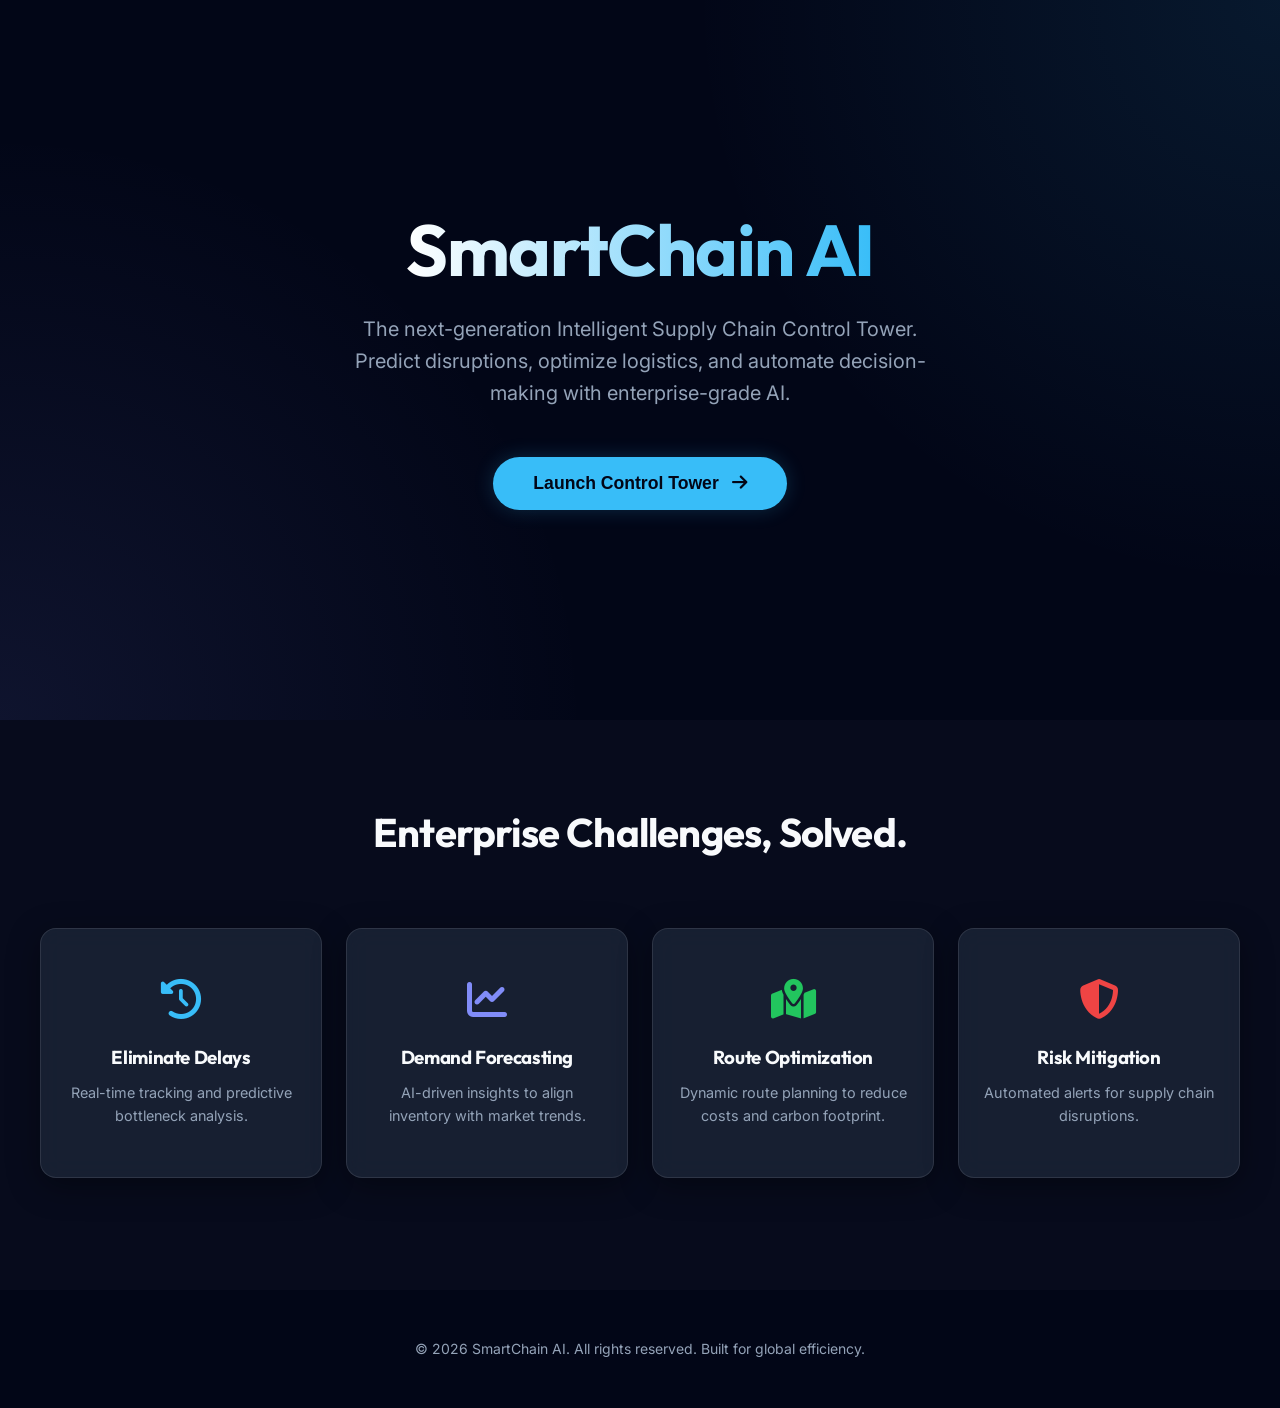
==== index.html @ f098b52f "Initial Commit" ====
<!DOCTYPE html>
<html lang="en">
<head>
    <meta charset="UTF-8">
    <meta name="viewport" content="width=device-width, initial-scale=1.0">
    <title>SmartChain AI | Intelligent Supply Chain Control</title>
    <link rel="stylesheet" href="https://cdnjs.cloudflare.com/ajax/libs/font-awesome/6.4.0/css/all.min.css">
    <link rel="stylesheet" href="style.css">
</head>
<body>

    <div class="hero">
        <h1 class="animate-fade-in">SmartChain AI</h1>
        <p class="animate-fade-in" style="animation-delay: 0.2s;">
            The next-generation Intelligent Supply Chain Control Tower. Predict disruptions, optimize logistics, and automate decision-making with enterprise-grade AI.
        </p>
        <div class="animate-fade-in" style="animation-delay: 0.4s;">
            <button class="cta-button glow-blue" onclick="window.location.href='dashboard.html'">
                Launch Control Tower <i class="fas fa-arrow-right" style="margin-left: 0.5rem;"></i>
            </button>
        </div>
    </div>

    <section style="padding: 5rem 2.5rem; background: rgba(255,255,255,0.02);">
        <h2 style="text-align: center; margin-bottom: 4rem; font-size: 2.5rem;">Enterprise Challenges, Solved.</h2>
        <div class="dashboard-grid">
            <div class="glass kpi-card" style="height: 250px; justify-content: center; align-items: center; text-align: center;">
                <i class="fas fa-clock-rotate-left" style="font-size: 2.5rem; color: var(--accent-blue); margin-bottom: 1rem;"></i>
                <h3>Eliminate Delays</h3>
                <p style="color: var(--text-secondary); font-size: 0.9rem;">Real-time tracking and predictive bottleneck analysis.</p>
            </div>
            <div class="glass kpi-card" style="height: 250px; justify-content: center; align-items: center; text-align: center;">
                <i class="fas fa-chart-line" style="font-size: 2.5rem; color: var(--accent-purple); margin-bottom: 1rem;"></i>
                <h3>Demand Forecasting</h3>
                <p style="color: var(--text-secondary); font-size: 0.9rem;">AI-driven insights to align inventory with market trends.</p>
            </div>
            <div class="glass kpi-card" style="height: 250px; justify-content: center; align-items: center; text-align: center;">
                <i class="fas fa-map-location-dot" style="font-size: 2.5rem; color: var(--success); margin-bottom: 1rem;"></i>
                <h3>Route Optimization</h3>
                <p style="color: var(--text-secondary); font-size: 0.9rem;">Dynamic route planning to reduce costs and carbon footprint.</p>
            </div>
            <div class="glass kpi-card" style="height: 250px; justify-content: center; align-items: center; text-align: center;">
                <i class="fas fa-shield-halved" style="font-size: 2.5rem; color: var(--danger); margin-bottom: 1rem;"></i>
                <h3>Risk Mitigation</h3>
                <p style="color: var(--text-secondary); font-size: 0.9rem;">Automated alerts for supply chain disruptions.</p>
            </div>
        </div>
    </section>

    <footer style="text-align: center; padding: 3rem; color: var(--text-secondary); font-size: 0.875rem;">
        &copy; 2026 SmartChain AI. All rights reserved. Built for global efficiency.
    </footer>

    <script src="components.js"></script>
    <script src="script.js"></script>
</body>
</html>
---- style.css ----
@import url('https://fonts.googleapis.com/css2?family=Inter:wght@300;400;500;600;700&family=Outfit:wght@400;500;600;700&display=swap');

:root {
    --bg-dark: #020617;
    --bg-card: rgba(30, 41, 59, 0.7);
    --accent-blue: #38bdf8;
    --accent-purple: #818cf8;
    --text-primary: #f8fafc;
    --text-secondary: #94a3b8;
    --success: #22c55e;
    --warning: #facc15;
    --danger: #ef4444;
    --border: rgba(255, 255, 255, 0.1);
    --glass-blur: blur(12px);
    --transition: all 0.3s cubic-bezier(0.4, 0, 0.2, 1);
}

* {
    margin: 0;
    padding: 0;
    box-sizing: border-box;
}

body {
    background-color: var(--bg-dark);
    color: var(--text-primary);
    font-family: 'Inter', sans-serif;
    line-height: 1.6;
    overflow-x: hidden;
}

h1, h2, h3, h4 {
    font-family: 'Outfit', sans-serif;
    letter-spacing: -0.02em;
}

/* Glassmorphism Utilities */
.glass {
    background: var(--bg-card);
    backdrop-filter: var(--glass-blur);
    border: 1px solid var(--border);
    border-radius: 16px;
    box-shadow: 0 8px 32px 0 rgba(0, 0, 0, 0.37);
}

.glow-blue {
    box-shadow: 0 0 20px rgba(56, 189, 248, 0.2);
}

/* Sidebar Styling */
.sidebar {
    width: 260px;
    height: 100vh;
    background: rgba(2, 6, 23, 0.8);
    backdrop-filter: blur(20px);
    border-right: 1px solid var(--border);
    padding: 2rem 1.5rem;
    position: fixed;
    display: flex;
    flex-direction: column;
    z-index: 100;
}

.sidebar .brand {
    font-size: 1.5rem;
    font-weight: 700;
    color: var(--accent-blue);
    margin-bottom: 3rem;
    display: flex;
    align-items: center;
    gap: 0.75rem;
}

.sidebar nav ul {
    list-style: none;
}

.sidebar nav li {
    padding: 0.75rem 1rem;
    margin-bottom: 0.5rem;
    border-radius: 12px;
    cursor: pointer;
    transition: var(--transition);
    color: var(--text-secondary);
    display: flex;
    align-items: center;
    gap: 1rem;
}

.sidebar nav li:hover, .sidebar nav li.active {
    background: rgba(56, 189, 248, 0.1);
    color: var(--accent-blue);
}

.sidebar nav li i {
    font-size: 1.25rem;
}

/* Main Content Layout */
.main-content {
    margin-left: 260px;
    padding: 2.5rem;
    min-height: 100vh;
}

header {
    display: flex;
    justify-content: space-between;
    align-items: center;
    margin-bottom: 3rem;
}

.user-profile {
    display: flex;
    align-items: center;
    gap: 1rem;
}

.avatar {
    width: 40px;
    height: 40px;
    border-radius: 50%;
    background: linear-gradient(45deg, var(--accent-blue), var(--accent-purple));
}

/* Landing Page (Hero) */
.hero {
    height: 80vh;
    display: flex;
    flex-direction: column;
    justify-content: center;
    align-items: center;
    text-align: center;
    background: radial-gradient(circle at top right, rgba(56, 189, 248, 0.1), transparent 40%),
                radial-gradient(circle at bottom left, rgba(129, 140, 248, 0.1), transparent 40%);
}

.hero h1 {
    font-size: 4.5rem;
    line-height: 1.1;
    margin-bottom: 1.5rem;
    background: linear-gradient(to right, #fff, var(--accent-blue));
    -webkit-background-clip: text;
    -webkit-text-fill-color: transparent;
}

.hero p {
    font-size: 1.25rem;
    color: var(--text-secondary);
    max-width: 600px;
    margin-bottom: 3rem;
}

.cta-button {
    padding: 1rem 2.5rem;
    font-size: 1.1rem;
    font-weight: 600;
    border-radius: 50px;
    border: none;
    background: var(--accent-blue);
    color: var(--bg-dark);
    cursor: pointer;
    transition: var(--transition);
}

.cta-button:hover {
    transform: translateY(-2px);
    box-shadow: 0 10px 20px rgba(56, 189, 248, 0.3);
}

/* Dashboard Grid */
.dashboard-grid {
    display: grid;
    grid-template-columns: repeat(4, 1fr);
    gap: 1.5rem;
    margin-bottom: 2rem;
}

.kpi-card {
    padding: 1.5rem;
    display: flex;
    flex-direction: column;
    gap: 0.5rem;
}

.kpi-card .label {
    font-size: 0.875rem;
    color: var(--text-secondary);
}

.kpi-card .value {
    font-size: 1.75rem;
    font-weight: 700;
}

.kpi-card .trend {
    font-size: 0.75rem;
    font-weight: 600;
}

.trend.up { color: var(--success); }
.trend.down { color: var(--danger); }

/* Large Sections */
.sections-grid {
    display: grid;
    grid-template-columns: 2fr 1fr;
    gap: 1.5rem;
}

.section-box {
    padding: 2rem;
    height: 450px;
}

.section-box h3 {
    margin-bottom: 1.5rem;
    display: flex;
    justify-content: space-between;
    align-items: center;
}

/* AI Hub Chat */
.chat-container {
    height: calc(100% - 60px);
    display: flex;
    flex-direction: column;
}

.chat-messages {
    flex: 1;
    overflow-y: auto;
    padding: 1rem 0;
}

.message {
    margin-bottom: 1rem;
    max-width: 80%;
    padding: 0.75rem 1rem;
    border-radius: 12px;
}

.message.user {
    align-self: flex-end;
    background: var(--accent-blue);
    color: var(--bg-dark);
    margin-left: auto;
}

.message.ai {
    background: rgba(255, 255, 255, 0.05);
    border: 1px solid var(--border);
}

.chat-input {
    display: flex;
    gap: 0.75rem;
}

.chat-input input {
    flex: 1;
    background: rgba(255, 255, 255, 0.05);
    border: 1px solid var(--border);
    border-radius: 8px;
    padding: 0.75rem;
    color: white;
}

.chat-input button {
    background: var(--accent-blue);
    border: none;
    border-radius: 8px;
    padding: 0 1.25rem;
    cursor: pointer;
}

/* Tables */
.data-table {
    width: 100%;
    border-collapse: collapse;
}

.data-table th {
    text-align: left;
    color: var(--text-secondary);
    font-size: 0.75rem;
    text-transform: uppercase;
    letter-spacing: 0.1em;
    padding-bottom: 1rem;
}

.data-table td {
    padding: 1rem 0;
    border-bottom: 1px solid var(--border);
}

/* Map placeholder */
#map-container {
    height: 100%;
    border-radius: 12px;
    overflow: hidden;
}

/* Animations */
@keyframes fadeInUp {
    from { opacity: 0; transform: translateY(20px); }
    to { opacity: 1; transform: translateY(0); }
}

.animate-fade-in {
    animation: fadeInUp 0.6s ease-out forwards;
}
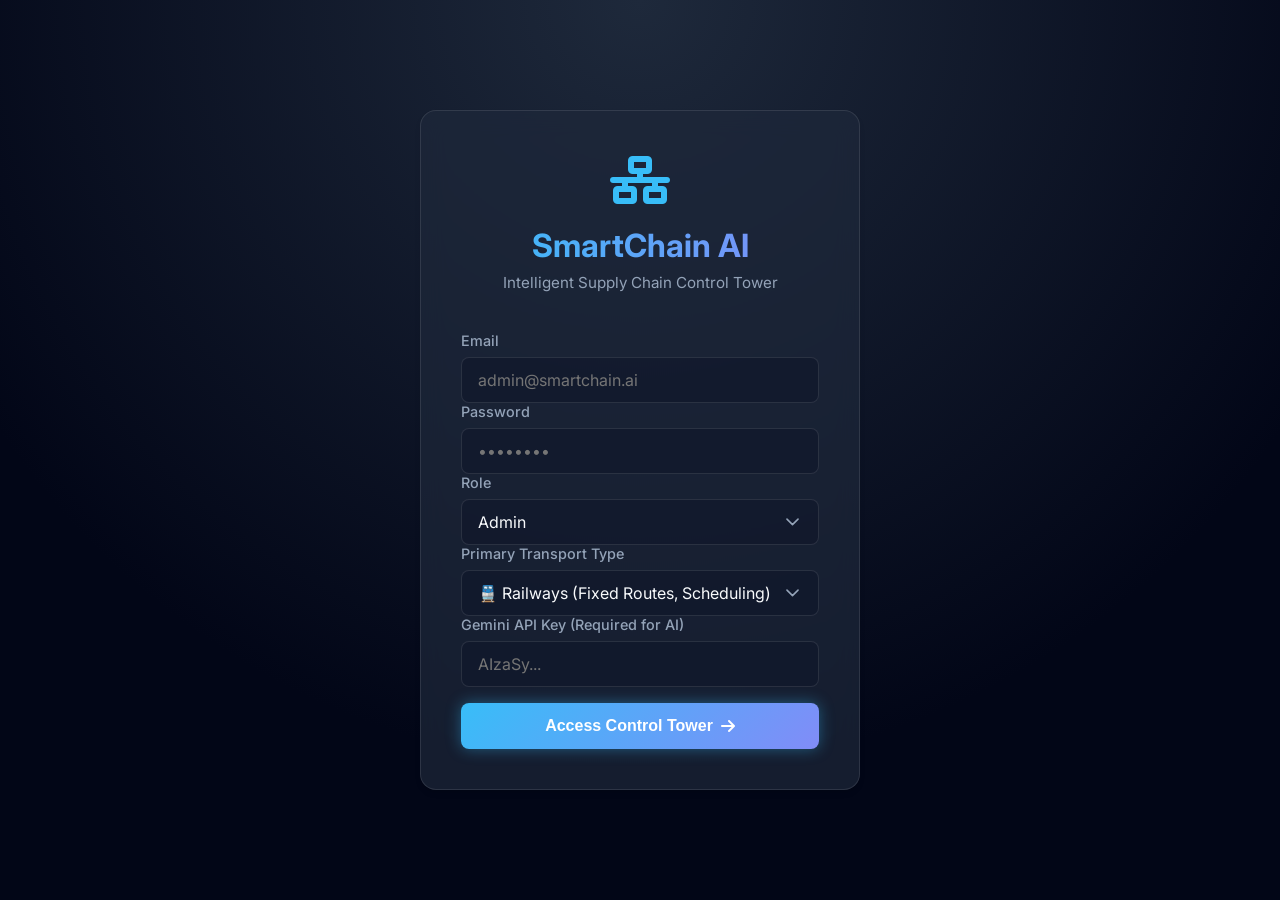
==== commit ff8ecaaf: "Added Antigravity project version" ====
--- a/index.html
+++ b/index.html
@@ -1,57 +1,95 @@
-<!DOCTYPE html>
-<html lang="en">
-<head>
-    <meta charset="UTF-8">
-    <meta name="viewport" content="width=device-width, initial-scale=1.0">
-    <title>SmartChain AI | Intelligent Supply Chain Control</title>
-    <link rel="stylesheet" href="https://cdnjs.cloudflare.com/ajax/libs/font-awesome/6.4.0/css/all.min.css">
-    <link rel="stylesheet" href="style.css">
-</head>
-<body>
-
-    <div class="hero">
-        <h1 class="animate-fade-in">SmartChain AI</h1>
-        <p class="animate-fade-in" style="animation-delay: 0.2s;">
-            The next-generation Intelligent Supply Chain Control Tower. Predict disruptions, optimize logistics, and automate decision-making with enterprise-grade AI.
-        </p>
-        <div class="animate-fade-in" style="animation-delay: 0.4s;">
-            <button class="cta-button glow-blue" onclick="window.location.href='dashboard.html'">
-                Launch Control Tower <i class="fas fa-arrow-right" style="margin-left: 0.5rem;"></i>
-            </button>
-        </div>
-    </div>
-
-    <section style="padding: 5rem 2.5rem; background: rgba(255,255,255,0.02);">
-        <h2 style="text-align: center; margin-bottom: 4rem; font-size: 2.5rem;">Enterprise Challenges, Solved.</h2>
-        <div class="dashboard-grid">
-            <div class="glass kpi-card" style="height: 250px; justify-content: center; align-items: center; text-align: center;">
-                <i class="fas fa-clock-rotate-left" style="font-size: 2.5rem; color: var(--accent-blue); margin-bottom: 1rem;"></i>
-                <h3>Eliminate Delays</h3>
-                <p style="color: var(--text-secondary); font-size: 0.9rem;">Real-time tracking and predictive bottleneck analysis.</p>
-            </div>
-            <div class="glass kpi-card" style="height: 250px; justify-content: center; align-items: center; text-align: center;">
-                <i class="fas fa-chart-line" style="font-size: 2.5rem; color: var(--accent-purple); margin-bottom: 1rem;"></i>
-                <h3>Demand Forecasting</h3>
-                <p style="color: var(--text-secondary); font-size: 0.9rem;">AI-driven insights to align inventory with market trends.</p>
-            </div>
-            <div class="glass kpi-card" style="height: 250px; justify-content: center; align-items: center; text-align: center;">
-                <i class="fas fa-map-location-dot" style="font-size: 2.5rem; color: var(--success); margin-bottom: 1rem;"></i>
-                <h3>Route Optimization</h3>
-                <p style="color: var(--text-secondary); font-size: 0.9rem;">Dynamic route planning to reduce costs and carbon footprint.</p>
-            </div>
-            <div class="glass kpi-card" style="height: 250px; justify-content: center; align-items: center; text-align: center;">
-                <i class="fas fa-shield-halved" style="font-size: 2.5rem; color: var(--danger); margin-bottom: 1rem;"></i>
-                <h3>Risk Mitigation</h3>
-                <p style="color: var(--text-secondary); font-size: 0.9rem;">Automated alerts for supply chain disruptions.</p>
-            </div>
-        </div>
-    </section>
-
-    <footer style="text-align: center; padding: 3rem; color: var(--text-secondary); font-size: 0.875rem;">
-        &copy; 2026 SmartChain AI. All rights reserved. Built for global efficiency.
-    </footer>
-
-    <script src="components.js"></script>
-    <script src="script.js"></script>
-</body>
-</html>+<!DOCTYPE html>
+<html lang="en">
+<head>
+    <meta charset="UTF-8">
+    <meta name="viewport" content="width=device-width, initial-scale=1.0">
+    <title>SmartChain AI | Login</title>
+    <link rel="stylesheet" href="https://cdnjs.cloudflare.com/ajax/libs/font-awesome/6.4.0/css/all.min.css">
+    <link href="https://fonts.googleapis.com/css2?family=Inter:wght@400;500;600;700&display=swap" rel="stylesheet">
+    <link rel="stylesheet" href="style.css">
+</head>
+<body>
+
+    <div class="login-container">
+        <div class="glass login-card fade-in">
+            <div class="login-header">
+                <div style="font-size: 3rem; color: var(--accent-blue); margin-bottom: 1rem;">
+                    <i class="fas fa-network-wired"></i>
+                </div>
+                <h1 class="text-gradient">SmartChain AI</h1>
+                <p>Intelligent Supply Chain Control Tower</p>
+            </div>
+
+            <form id="loginForm">
+                <div class="form-group">
+                    <label for="email">Email</label>
+                    <input type="email" id="email" class="form-control" placeholder="admin@smartchain.ai" required>
+                </div>
+
+                <div class="form-group">
+                    <label for="password">Password</label>
+                    <input type="password" id="password" class="form-control" placeholder="••••••••" required>
+                </div>
+
+                <div class="form-group">
+                    <label for="role">Role</label>
+                    <select id="role" class="form-control" required>
+                        <option value="Admin">Admin</option>
+                        <option value="Logistics Manager">Logistics Manager</option>
+                        <option value="Driver">Driver</option>
+                    </select>
+                </div>
+
+                <div class="form-group">
+                    <label for="transportType">Primary Transport Type</label>
+                    <select id="transportType" class="form-control" required>
+                        <option value="Railways">🚆 Railways (Fixed Routes, Scheduling)</option>
+                        <option value="Airways">✈️ Airways (Fastest, Time Optimization)</option>
+                        <option value="Roadways">🚌 Roadways (Flexible, Alternate Paths)</option>
+                    </select>
+                </div>
+                
+                <div class="form-group">
+                    <label for="apiKey">Gemini API Key (Required for AI)</label>
+                    <input type="password" id="apiKey" class="form-control" placeholder="AIzaSy..." required>
+                </div>
+
+                <button type="submit" class="btn glow-blue" style="margin-top: 1rem; width: 100%;">
+                    Access Control Tower <i class="fas fa-arrow-right"></i>
+                </button>
+            </form>
+        </div>
+    </div>
+
+    <script src="auth.js"></script>
+    <script>
+        // If already logged in, redirect to dashboard
+        document.addEventListener('DOMContentLoaded', () => {
+            const user = JSON.parse(localStorage.getItem('smartchain_user'));
+            if (user && user.email) {
+                window.location.href = 'dashboard.html';
+            }
+        });
+
+        document.getElementById('loginForm').addEventListener('submit', (e) => {
+            e.preventDefault();
+            const email = document.getElementById('email').value;
+            const password = document.getElementById('password').value;
+            const role = document.getElementById('role').value;
+            const transportType = document.getElementById('transportType').value;
+            const apiKey = document.getElementById('apiKey').value;
+
+            if (email && password && apiKey) {
+                const userData = {
+                    email,
+                    role,
+                    transportType,
+                    apiKey
+                };
+                localStorage.setItem('smartchain_user', JSON.stringify(userData));
+                window.location.href = 'dashboard.html';
+            }
+        });
+    </script>
+</body>
+</html>
--- a/style.css
+++ b/style.css
@@ -1,312 +1,672 @@
-@import url('https://fonts.googleapis.com/css2?family=Inter:wght@300;400;500;600;700&family=Outfit:wght@400;500;600;700&display=swap');
-
-:root {
-    --bg-dark: #020617;
-    --bg-card: rgba(30, 41, 59, 0.7);
-    --accent-blue: #38bdf8;
-    --accent-purple: #818cf8;
-    --text-primary: #f8fafc;
-    --text-secondary: #94a3b8;
-    --success: #22c55e;
-    --warning: #facc15;
-    --danger: #ef4444;
-    --border: rgba(255, 255, 255, 0.1);
-    --glass-blur: blur(12px);
-    --transition: all 0.3s cubic-bezier(0.4, 0, 0.2, 1);
-}
-
-* {
-    margin: 0;
-    padding: 0;
-    box-sizing: border-box;
-}
-
-body {
-    background-color: var(--bg-dark);
-    color: var(--text-primary);
-    font-family: 'Inter', sans-serif;
-    line-height: 1.6;
-    overflow-x: hidden;
-}
-
-h1, h2, h3, h4 {
-    font-family: 'Outfit', sans-serif;
-    letter-spacing: -0.02em;
-}
-
-/* Glassmorphism Utilities */
-.glass {
-    background: var(--bg-card);
-    backdrop-filter: var(--glass-blur);
-    border: 1px solid var(--border);
-    border-radius: 16px;
-    box-shadow: 0 8px 32px 0 rgba(0, 0, 0, 0.37);
-}
-
-.glow-blue {
-    box-shadow: 0 0 20px rgba(56, 189, 248, 0.2);
-}
-
-/* Sidebar Styling */
-.sidebar {
-    width: 260px;
-    height: 100vh;
-    background: rgba(2, 6, 23, 0.8);
-    backdrop-filter: blur(20px);
-    border-right: 1px solid var(--border);
-    padding: 2rem 1.5rem;
-    position: fixed;
-    display: flex;
-    flex-direction: column;
-    z-index: 100;
-}
-
-.sidebar .brand {
-    font-size: 1.5rem;
-    font-weight: 700;
-    color: var(--accent-blue);
-    margin-bottom: 3rem;
-    display: flex;
-    align-items: center;
-    gap: 0.75rem;
-}
-
-.sidebar nav ul {
-    list-style: none;
-}
-
-.sidebar nav li {
-    padding: 0.75rem 1rem;
-    margin-bottom: 0.5rem;
-    border-radius: 12px;
-    cursor: pointer;
-    transition: var(--transition);
-    color: var(--text-secondary);
-    display: flex;
-    align-items: center;
-    gap: 1rem;
-}
-
-.sidebar nav li:hover, .sidebar nav li.active {
-    background: rgba(56, 189, 248, 0.1);
-    color: var(--accent-blue);
-}
-
-.sidebar nav li i {
-    font-size: 1.25rem;
-}
-
-/* Main Content Layout */
-.main-content {
-    margin-left: 260px;
-    padding: 2.5rem;
-    min-height: 100vh;
-}
-
-header {
-    display: flex;
-    justify-content: space-between;
-    align-items: center;
-    margin-bottom: 3rem;
-}
-
-.user-profile {
-    display: flex;
-    align-items: center;
-    gap: 1rem;
-}
-
-.avatar {
-    width: 40px;
-    height: 40px;
-    border-radius: 50%;
-    background: linear-gradient(45deg, var(--accent-blue), var(--accent-purple));
-}
-
-/* Landing Page (Hero) */
-.hero {
-    height: 80vh;
-    display: flex;
-    flex-direction: column;
-    justify-content: center;
-    align-items: center;
-    text-align: center;
-    background: radial-gradient(circle at top right, rgba(56, 189, 248, 0.1), transparent 40%),
-                radial-gradient(circle at bottom left, rgba(129, 140, 248, 0.1), transparent 40%);
-}
-
-.hero h1 {
-    font-size: 4.5rem;
-    line-height: 1.1;
-    margin-bottom: 1.5rem;
-    background: linear-gradient(to right, #fff, var(--accent-blue));
-    -webkit-background-clip: text;
-    -webkit-text-fill-color: transparent;
-}
-
-.hero p {
-    font-size: 1.25rem;
-    color: var(--text-secondary);
-    max-width: 600px;
-    margin-bottom: 3rem;
-}
-
-.cta-button {
-    padding: 1rem 2.5rem;
-    font-size: 1.1rem;
-    font-weight: 600;
-    border-radius: 50px;
-    border: none;
-    background: var(--accent-blue);
-    color: var(--bg-dark);
-    cursor: pointer;
-    transition: var(--transition);
-}
-
-.cta-button:hover {
-    transform: translateY(-2px);
-    box-shadow: 0 10px 20px rgba(56, 189, 248, 0.3);
-}
-
-/* Dashboard Grid */
-.dashboard-grid {
-    display: grid;
-    grid-template-columns: repeat(4, 1fr);
-    gap: 1.5rem;
-    margin-bottom: 2rem;
-}
-
-.kpi-card {
-    padding: 1.5rem;
-    display: flex;
-    flex-direction: column;
-    gap: 0.5rem;
-}
-
-.kpi-card .label {
-    font-size: 0.875rem;
-    color: var(--text-secondary);
-}
-
-.kpi-card .value {
-    font-size: 1.75rem;
-    font-weight: 700;
-}
-
-.kpi-card .trend {
-    font-size: 0.75rem;
-    font-weight: 600;
-}
-
-.trend.up { color: var(--success); }
-.trend.down { color: var(--danger); }
-
-/* Large Sections */
-.sections-grid {
-    display: grid;
-    grid-template-columns: 2fr 1fr;
-    gap: 1.5rem;
-}
-
-.section-box {
-    padding: 2rem;
-    height: 450px;
-}
-
-.section-box h3 {
-    margin-bottom: 1.5rem;
-    display: flex;
-    justify-content: space-between;
-    align-items: center;
-}
-
-/* AI Hub Chat */
-.chat-container {
-    height: calc(100% - 60px);
-    display: flex;
-    flex-direction: column;
-}
-
-.chat-messages {
-    flex: 1;
-    overflow-y: auto;
-    padding: 1rem 0;
-}
-
-.message {
-    margin-bottom: 1rem;
-    max-width: 80%;
-    padding: 0.75rem 1rem;
-    border-radius: 12px;
-}
-
-.message.user {
-    align-self: flex-end;
-    background: var(--accent-blue);
-    color: var(--bg-dark);
-    margin-left: auto;
-}
-
-.message.ai {
-    background: rgba(255, 255, 255, 0.05);
-    border: 1px solid var(--border);
-}
-
-.chat-input {
-    display: flex;
-    gap: 0.75rem;
-}
-
-.chat-input input {
-    flex: 1;
-    background: rgba(255, 255, 255, 0.05);
-    border: 1px solid var(--border);
-    border-radius: 8px;
-    padding: 0.75rem;
-    color: white;
-}
-
-.chat-input button {
-    background: var(--accent-blue);
-    border: none;
-    border-radius: 8px;
-    padding: 0 1.25rem;
-    cursor: pointer;
-}
-
-/* Tables */
-.data-table {
-    width: 100%;
-    border-collapse: collapse;
-}
-
-.data-table th {
-    text-align: left;
-    color: var(--text-secondary);
-    font-size: 0.75rem;
-    text-transform: uppercase;
-    letter-spacing: 0.1em;
-    padding-bottom: 1rem;
-}
-
-.data-table td {
-    padding: 1rem 0;
-    border-bottom: 1px solid var(--border);
-}
-
-/* Map placeholder */
-#map-container {
-    height: 100%;
-    border-radius: 12px;
-    overflow: hidden;
-}
-
-/* Animations */
-@keyframes fadeInUp {
-    from { opacity: 0; transform: translateY(20px); }
-    to { opacity: 1; transform: translateY(0); }
-}
-
-.animate-fade-in {
-    animation: fadeInUp 0.6s ease-out forwards;
-}+:root {
+    --bg-dark: #0f172a;
+    --bg-darker: #020617;
+    --panel-bg: rgba(30, 41, 59, 0.7);
+    --panel-border: rgba(255, 255, 255, 0.1);
+    
+    --text-primary: #f8fafc;
+    --text-secondary: #94a3b8;
+    
+    --accent-blue: #38bdf8;
+    --accent-purple: #818cf8;
+    
+    --success: #10b981;
+    --warning: #f59e0b;
+    --danger: #ef4444;
+
+    --sidebar-width: 260px;
+    --font-main: 'Inter', system-ui, -apple-system, sans-serif;
+}
+
+* {
+    margin: 0;
+    padding: 0;
+    box-sizing: border-box;
+}
+
+body {
+    font-family: var(--font-main);
+    background-color: var(--bg-darker);
+    background-image: radial-gradient(circle at 50% 0%, #1e293b 0%, transparent 70%);
+    color: var(--text-primary);
+    min-height: 100vh;
+    overflow-x: hidden;
+}
+
+/* =========================================
+   Glassmorphism & Utilities
+========================================= */
+.glass {
+    background: var(--panel-bg);
+    backdrop-filter: blur(12px);
+    -webkit-backdrop-filter: blur(12px);
+    border: 1px solid var(--panel-border);
+    border-radius: 1rem;
+    box-shadow: 0 4px 6px -1px rgba(0, 0, 0, 0.1), 0 2px 4px -1px rgba(0, 0, 0, 0.06);
+}
+
+.text-gradient {
+    background: linear-gradient(to right, var(--accent-blue), var(--accent-purple));
+    -webkit-background-clip: text;
+    -webkit-text-fill-color: transparent;
+}
+
+.glow-blue {
+    box-shadow: 0 0 15px rgba(56, 189, 248, 0.4);
+}
+
+.fade-in {
+    animation: fadeIn 0.5s ease-out forwards;
+}
+
+@keyframes fadeIn {
+    from { opacity: 0; transform: translateY(10px); }
+    to { opacity: 1; transform: translateY(0); }
+}
+
+/* =========================================
+   Login Page
+========================================= */
+.login-container {
+    min-height: 100vh;
+    display: flex;
+    align-items: center;
+    justify-content: center;
+    padding: 2rem;
+    position: relative;
+    z-index: 1;
+}
+
+.login-card {
+    width: 100%;
+    max-width: 440px;
+    padding: 2.5rem;
+    display: flex;
+    flex-direction: column;
+    gap: 1.5rem;
+}
+
+.login-header {
+    text-align: center;
+    margin-bottom: 1rem;
+}
+
+.login-header h1 {
+    font-size: 2rem;
+    margin-bottom: 0.5rem;
+}
+
+.login-header p {
+    color: var(--text-secondary);
+    font-size: 0.95rem;
+}
+
+.form-group {
+    display: flex;
+    flex-direction: column;
+    gap: 0.5rem;
+}
+
+.form-group label {
+    font-size: 0.9rem;
+    font-weight: 500;
+    color: var(--text-secondary);
+}
+
+.form-control {
+    background: rgba(15, 23, 42, 0.6);
+    border: 1px solid var(--panel-border);
+    border-radius: 0.5rem;
+    padding: 0.75rem 1rem;
+    color: var(--text-primary);
+    font-family: var(--font-main);
+    font-size: 1rem;
+    transition: all 0.2s;
+    outline: none;
+}
+
+.form-control:focus {
+    border-color: var(--accent-blue);
+    box-shadow: 0 0 0 2px rgba(56, 189, 248, 0.2);
+}
+
+select.form-control {
+    appearance: none;
+    background-image: url("data:image/svg+xml,%3Csvg xmlns='http://www.w3.org/2000/svg' fill='none' viewBox='0 0 24 24' stroke='%2394a3b8'%3E%3Cpath stroke-linecap='round' stroke-linejoin='round' stroke-width='2' d='M19 9l-7 7-7-7'%3E%3C/path%3E%3C/svg%3E");
+    background-repeat: no-repeat;
+    background-position: right 1rem center;
+    background-size: 1.2rem;
+    padding-right: 2.5rem;
+}
+
+select.form-control option {
+    background: var(--bg-dark);
+    color: var(--text-primary);
+}
+
+.btn {
+    background: linear-gradient(135deg, var(--accent-blue), var(--accent-purple));
+    color: white;
+    border: none;
+    padding: 0.875rem 1.5rem;
+    border-radius: 0.5rem;
+    font-size: 1rem;
+    font-weight: 600;
+    cursor: pointer;
+    transition: all 0.3s ease;
+    display: flex;
+    justify-content: center;
+    align-items: center;
+    gap: 0.5rem;
+    text-decoration: none;
+}
+
+.btn:hover {
+    transform: translateY(-2px);
+    box-shadow: 0 4px 15px rgba(56, 189, 248, 0.4);
+}
+
+/* =========================================
+   Dashboard Layout (Sidebar + Content)
+========================================= */
+.app-layout {
+    display: flex;
+    min-height: 100vh;
+}
+
+.sidebar {
+    width: var(--sidebar-width);
+    background: rgba(15, 23, 42, 0.8);
+    border-right: 1px solid var(--panel-border);
+    display: flex;
+    flex-direction: column;
+    padding: 1.5rem 0;
+    position: fixed;
+    top: 0;
+    bottom: 0;
+    left: 0;
+    z-index: 40;
+    transition: transform 0.3s ease;
+}
+
+.sidebar-header {
+    padding: 0 1.5rem 1.5rem;
+    border-bottom: 1px solid var(--panel-border);
+    margin-bottom: 1.5rem;
+}
+
+.sidebar-nav {
+    flex: 1;
+    display: flex;
+    flex-direction: column;
+    gap: 0.5rem;
+    padding: 0 1rem;
+}
+
+.nav-item {
+    display: flex;
+    align-items: center;
+    gap: 1rem;
+    padding: 0.875rem 1rem;
+    color: var(--text-secondary);
+    text-decoration: none;
+    border-radius: 0.5rem;
+    transition: all 0.2s;
+    font-weight: 500;
+}
+
+.nav-item:hover, .nav-item.active {
+    background: rgba(56, 189, 248, 0.1);
+    color: var(--accent-blue);
+}
+
+.nav-item i {
+    font-size: 1.2rem;
+    width: 24px;
+    text-align: center;
+}
+
+.sidebar-footer {
+    padding: 1.5rem 1.5rem 0;
+    border-top: 1px solid var(--panel-border);
+}
+
+.user-info {
+    display: flex;
+    align-items: center;
+    gap: 1rem;
+    margin-bottom: 1rem;
+}
+
+.user-avatar {
+    width: 40px;
+    height: 40px;
+    border-radius: 50%;
+    background: linear-gradient(135deg, var(--accent-blue), var(--accent-purple));
+    display: flex;
+    align-items: center;
+    justify-content: center;
+    font-weight: bold;
+    font-size: 1.2rem;
+}
+
+.user-details {
+    display: flex;
+    flex-direction: column;
+}
+
+.user-name {
+    font-size: 0.9rem;
+    font-weight: 600;
+}
+
+.user-role {
+    font-size: 0.75rem;
+    color: var(--text-secondary);
+}
+
+.logout-btn {
+    width: 100%;
+    background: rgba(239, 68, 68, 0.1);
+    color: var(--danger);
+    border: 1px solid rgba(239, 68, 68, 0.2);
+}
+
+.logout-btn:hover {
+    background: var(--danger);
+    color: white;
+    box-shadow: 0 4px 15px rgba(239, 68, 68, 0.3);
+}
+
+.main-content {
+    flex: 1;
+    margin-left: var(--sidebar-width);
+    padding: 2rem;
+    display: flex;
+    flex-direction: column;
+    gap: 1.5rem;
+}
+
+.page-header {
+    display: flex;
+    justify-content: space-between;
+    align-items: flex-end;
+    margin-bottom: 1rem;
+}
+
+.page-title {
+    font-size: 1.75rem;
+    font-weight: 700;
+}
+
+.page-subtitle {
+    color: var(--text-secondary);
+    font-size: 0.95rem;
+    margin-top: 0.25rem;
+}
+
+.transport-badge {
+    padding: 0.5rem 1rem;
+    border-radius: 2rem;
+    background: rgba(56, 189, 248, 0.1);
+    color: var(--accent-blue);
+    font-weight: 600;
+    font-size: 0.875rem;
+    display: flex;
+    align-items: center;
+    gap: 0.5rem;
+    border: 1px solid rgba(56, 189, 248, 0.2);
+}
+
+/* =========================================
+   Dashboard Grid & Components
+========================================= */
+.kpi-grid {
+    display: grid;
+    grid-template-columns: repeat(auto-fit, minmax(240px, 1fr));
+    gap: 1.5rem;
+}
+
+.kpi-card {
+    padding: 1.5rem;
+    display: flex;
+    flex-direction: column;
+    gap: 1rem;
+}
+
+.kpi-header {
+    display: flex;
+    justify-content: space-between;
+    align-items: center;
+    color: var(--text-secondary);
+    font-size: 0.9rem;
+}
+
+.kpi-icon {
+    width: 40px;
+    height: 40px;
+    border-radius: 0.75rem;
+    display: flex;
+    align-items: center;
+    justify-content: center;
+    font-size: 1.25rem;
+}
+
+.icon-blue { background: rgba(56, 189, 248, 0.1); color: var(--accent-blue); }
+.icon-purple { background: rgba(129, 140, 248, 0.1); color: var(--accent-purple); }
+.icon-green { background: rgba(16, 185, 129, 0.1); color: var(--success); }
+.icon-yellow { background: rgba(245, 158, 11, 0.1); color: var(--warning); }
+
+.kpi-value {
+    font-size: 2rem;
+    font-weight: 700;
+}
+
+.kpi-trend {
+    font-size: 0.875rem;
+    display: flex;
+    align-items: center;
+    gap: 0.25rem;
+}
+
+.trend-up { color: var(--success); }
+.trend-down { color: var(--danger); }
+
+.dashboard-layout {
+    display: grid;
+    grid-template-columns: 2fr 1fr;
+    gap: 1.5rem;
+}
+
+.panel {
+    padding: 1.5rem;
+    display: flex;
+    flex-direction: column;
+    gap: 1rem;
+}
+
+.panel-title {
+    font-size: 1.1rem;
+    font-weight: 600;
+    display: flex;
+    align-items: center;
+    gap: 0.5rem;
+    margin-bottom: 0.5rem;
+}
+
+.chart-container {
+    height: 300px;
+    width: 100%;
+}
+
+.map-container {
+    height: 350px;
+    width: 100%;
+    border-radius: 0.75rem;
+    overflow: hidden;
+    border: 1px solid var(--panel-border);
+}
+
+/* =========================================
+   Alerts & Chat
+========================================= */
+.alerts-list {
+    display: flex;
+    flex-direction: column;
+    gap: 0.75rem;
+    max-height: 300px;
+    overflow-y: auto;
+}
+
+.alert-item {
+    padding: 1rem;
+    border-radius: 0.5rem;
+    display: flex;
+    gap: 1rem;
+    align-items: flex-start;
+    background: rgba(0,0,0,0.2);
+    border-left: 4px solid transparent;
+}
+
+.alert-item.critical {
+    border-left-color: var(--danger);
+    background: linear-gradient(90deg, rgba(239, 68, 68, 0.1) 0%, rgba(0,0,0,0) 100%);
+}
+
+.alert-item.warning {
+    border-left-color: var(--warning);
+    background: linear-gradient(90deg, rgba(245, 158, 11, 0.1) 0%, rgba(0,0,0,0) 100%);
+}
+
+.alert-icon {
+    font-size: 1.25rem;
+}
+
+.critical .alert-icon { color: var(--danger); }
+.warning .alert-icon { color: var(--warning); }
+
+.alert-content h4 { font-size: 0.9rem; margin-bottom: 0.25rem; }
+.alert-content p { font-size: 0.8rem; color: var(--text-secondary); }
+.alert-time { font-size: 0.7rem; color: var(--text-secondary); margin-top: 0.5rem; display: block; }
+
+/* Chat Window */
+.chat-window {
+    display: flex;
+    flex-direction: column;
+    height: 300px;
+    background: rgba(0,0,0,0.2);
+    border-radius: 0.75rem;
+    overflow: hidden;
+}
+
+.chat-messages {
+    flex: 1;
+    padding: 1rem;
+    overflow-y: auto;
+    display: flex;
+    flex-direction: column;
+    gap: 1rem;
+}
+
+.message {
+    max-width: 85%;
+    padding: 0.75rem 1rem;
+    border-radius: 1rem;
+    font-size: 0.9rem;
+    line-height: 1.4;
+}
+
+.message.ai {
+    background: rgba(129, 140, 248, 0.15);
+    border: 1px solid rgba(129, 140, 248, 0.3);
+    align-self: flex-start;
+    border-bottom-left-radius: 0.25rem;
+}
+
+.message.user {
+    background: var(--accent-blue);
+    color: white;
+    align-self: flex-end;
+    border-bottom-right-radius: 0.25rem;
+}
+
+.chat-input-area {
+    display: flex;
+    padding: 0.75rem;
+    gap: 0.5rem;
+    border-top: 1px solid var(--panel-border);
+    background: rgba(15, 23, 42, 0.6);
+}
+
+.chat-input {
+    flex: 1;
+    background: rgba(0,0,0,0.2);
+    border: 1px solid var(--panel-border);
+    border-radius: 2rem;
+    padding: 0.5rem 1rem;
+    color: var(--text-primary);
+    outline: none;
+}
+
+.chat-input:focus { border-color: var(--accent-blue); }
+
+.chat-btn {
+    width: 40px;
+    height: 40px;
+    border-radius: 50%;
+    background: var(--accent-blue);
+    color: white;
+    border: none;
+    cursor: pointer;
+    display: flex;
+    align-items: center;
+    justify-content: center;
+    transition: all 0.2s;
+}
+.chat-btn:hover { background: var(--accent-purple); }
+
+/* =========================================
+   Order Tracking & Inventory
+========================================= */
+.tracking-container {
+    max-width: 800px;
+    margin: 0 auto;
+    width: 100%;
+}
+
+.search-box {
+    display: flex;
+    gap: 1rem;
+    margin-bottom: 2rem;
+}
+
+.tracking-status {
+    padding: 2rem;
+    text-align: center;
+    display: none;
+}
+
+.tracking-status.active {
+    display: block;
+}
+
+.status-icon {
+    font-size: 4rem;
+    margin-bottom: 1rem;
+    color: var(--accent-blue);
+}
+
+.status-timeline {
+    display: flex;
+    justify-content: space-between;
+    margin-top: 3rem;
+    position: relative;
+}
+
+.status-timeline::before {
+    content: '';
+    position: absolute;
+    top: 15px;
+    left: 10%;
+    right: 10%;
+    height: 2px;
+    background: var(--panel-border);
+    z-index: 0;
+}
+
+.timeline-step {
+    position: relative;
+    z-index: 1;
+    display: flex;
+    flex-direction: column;
+    align-items: center;
+    gap: 0.5rem;
+    width: 30%;
+}
+
+.step-dot {
+    width: 32px;
+    height: 32px;
+    border-radius: 50%;
+    background: var(--bg-dark);
+    border: 2px solid var(--panel-border);
+    display: flex;
+    align-items: center;
+    justify-content: center;
+    font-size: 0.8rem;
+    transition: all 0.3s;
+}
+
+.timeline-step.completed .step-dot {
+    background: var(--success);
+    border-color: var(--success);
+    color: white;
+}
+
+.timeline-step.active .step-dot {
+    background: var(--accent-blue);
+    border-color: var(--accent-blue);
+    color: white;
+    box-shadow: 0 0 15px rgba(56, 189, 248, 0.4);
+}
+
+.step-label {
+    font-size: 0.85rem;
+    color: var(--text-secondary);
+}
+
+.timeline-step.completed .step-label,
+.timeline-step.active .step-label {
+    color: var(--text-primary);
+    font-weight: 500;
+}
+
+/* Inventory */
+.inventory-grid {
+    display: grid;
+    grid-template-columns: repeat(auto-fill, minmax(300px, 1fr));
+    gap: 1.5rem;
+}
+
+.inventory-item {
+    display: flex;
+    justify-content: space-between;
+    align-items: center;
+    padding: 1rem;
+    border-radius: 0.5rem;
+    background: rgba(0,0,0,0.2);
+    border-left: 4px solid var(--success);
+}
+
+.inventory-item.low-stock {
+    border-left-color: var(--danger);
+    background: linear-gradient(90deg, rgba(239, 68, 68, 0.1) 0%, rgba(0,0,0,0) 100%);
+}
+
+.item-info h4 { margin-bottom: 0.25rem; }
+.item-info p { font-size: 0.8rem; color: var(--text-secondary); }
+
+.item-stock {
+    font-size: 1.5rem;
+    font-weight: 700;
+}
+
+.low-stock .item-stock { color: var(--danger); }
+
+/* Custom Leaflet Dark Marker */
+.custom-div-icon {
+    background: transparent;
+    border: none;
+}
+
+/* Responsive */
+@media (max-width: 1024px) {
+    .dashboard-layout { grid-template-columns: 1fr; }
+}
+
+@media (max-width: 768px) {
+    .sidebar { transform: translateX(-100%); }
+    .main-content { margin-left: 0; }
+    .kpi-grid { grid-template-columns: 1fr; }
+    .search-box { flex-direction: column; }
+}
